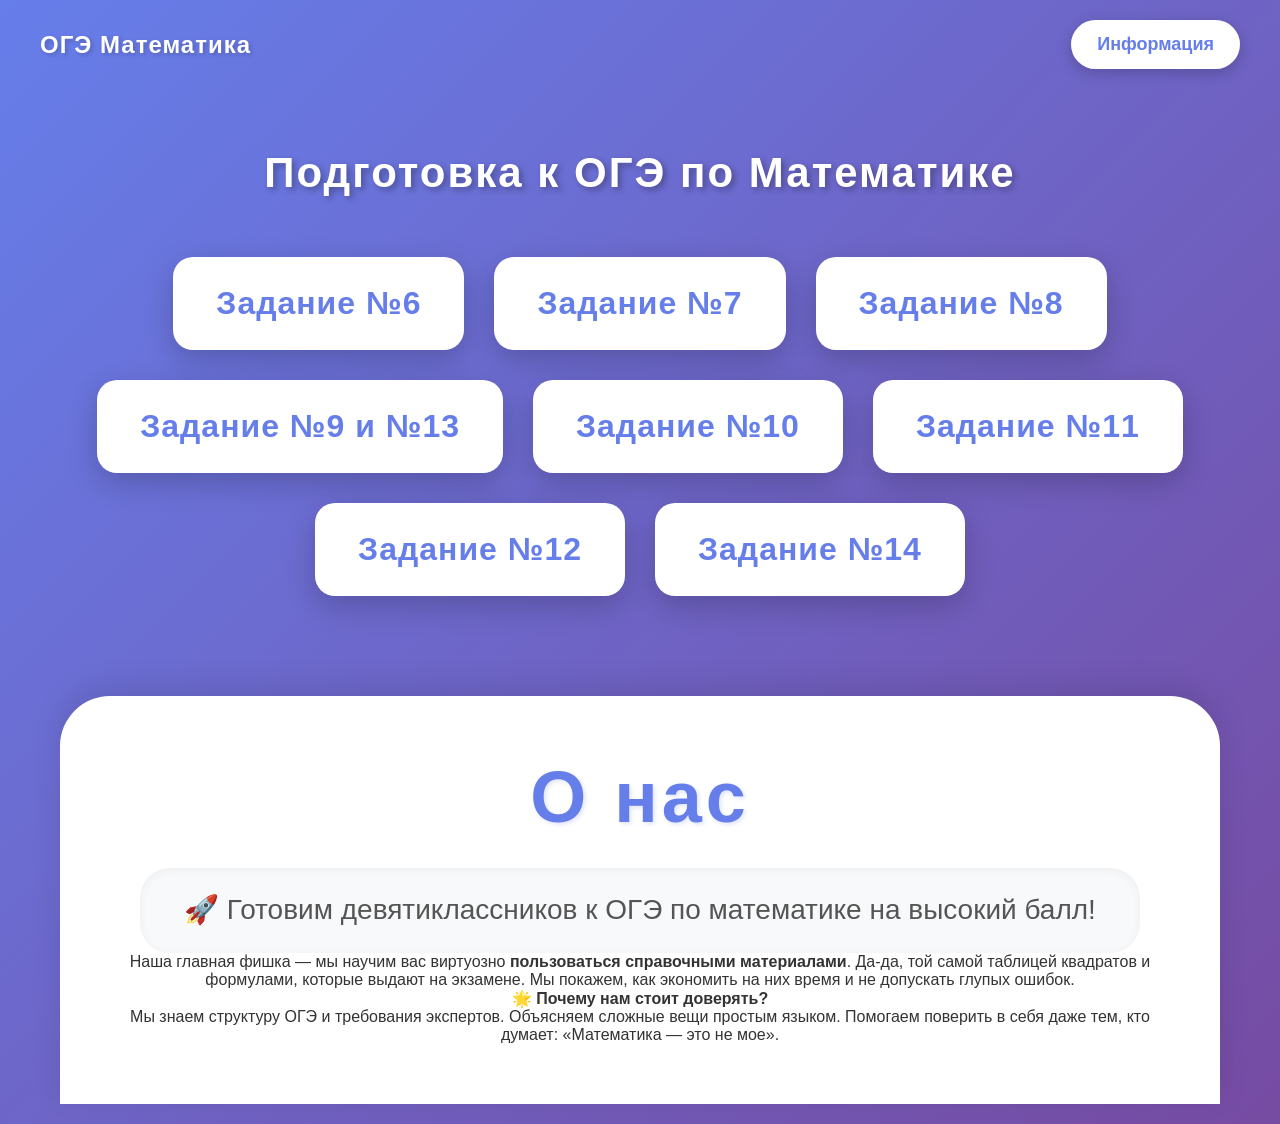
==== index.html @ 95fe78a2 "Add files via upload" ====
<!DOCTYPE html>
<html lang="ru">
<head>
    <meta charset="UTF-8">
    <meta name="viewport" content="width=device-width, initial-scale=1.0">
    <title>ОГЭ Алгебра | Главная</title>
    <!-- Подключаем внешний CSS файл -->
    <link rel="stylesheet" href="style.css">
    <style>
        /* Дополнительные стили для главной страницы */
        .buttons-container {
            display: flex;
            justify-content: center;
            gap: 30px;
            margin: 40px 0 80px 0;
            flex-wrap: wrap;
        }
        
        .task-button {
            padding: 25px 40px;
            font-size: 32px;
            font-weight: 600;
            border: none;
            border-radius: 20px;
            background: white;
            color: #667eea;
            cursor: pointer;
            transition: all 0.3s ease;
            box-shadow: 0 10px 30px rgba(0,0,0,0.2);
            border: 3px solid transparent;
            min-width: 250px;
            letter-spacing: 1px;
            text-decoration: none;
            display: inline-block;
            text-align: center;
        }
        
        .task-button:hover {
            transform: translateY(-10px);
            box-shadow: 0 20px 40px rgba(0,0,0,0.3);
            border-color: #ffd700;
            background: #f8f9fa;
        }
        
        .task-button:active {
            transform: translateY(-5px);
        }
        
        /* Кнопка информация */
        .info-button {
            background: white;
            color: #667eea;
            border: none;
            padding: 12px 24px;
            font-size: 18px;
            font-weight: 600;
            border-radius: 50px;
            cursor: pointer;
            transition: all 0.3s ease;
            box-shadow: 0 4px 15px rgba(0,0,0,0.2);
            border: 2px solid transparent;
            text-decoration: none;
            display: inline-block;
        }
        
        .info-button:hover {
            transform: translateY(-3px);
            box-shadow: 0 8px 25px rgba(0,0,0,0.3);
            border-color: #ffd700;
            background: #f8f9fa;
        }
        
        /* Адаптация для мобильных */
        @media (max-width: 768px) {
            .task-button {
                padding: 20px 30px;
                font-size: 28px;
                min-width: 200px;
            }
            
            .info-button {
                padding: 8px 16px;
                font-size: 14px;
            }
        }
        
        @media (max-width: 480px) {
            .task-button {
                padding: 15px 25px;
                font-size: 24px;
                min-width: 180px;
            }
        }
    </style>
</head>
<body>
    <!-- === ШАПКА С НАЗВАНИЕМ СЛЕВА И КНОПКОЙ ИНФОРМАЦИЯ СПРАВА === -->
    <header class="header">
        <div class="site-title">ОГЭ Математика</div>
        <a href="info.html" class="info-button">Информация</a>
    </header>

    <!-- === ОСНОВНОЙ КОНТЕНТ === -->
    <main class="main-content">
        <!-- Заголовок по середине -->
        <h1 class="main-title">Подготовка к ОГЭ по Математике</h1>

        <!-- Контейнер с кнопками (все задания) -->
        <div class="buttons-container">
            <a href="task6.html" class="task-button">
                Задание №6
            </a>
            <a href="task7.html" class="task-button">
                Задание №7
            </a>
            <a href="task8.html" class="task-button">
                Задание №8
            </a>
            <a href="task9-13.html" class="task-button">
                Задание №9 и №13
            </a>
            <a href="task10.html" class="task-button">
                Задание №10
            </a>
            <a href="task11.html" class="task-button">
                Задание №11
            </a>
            <a href="task12.html" class="task-button">
                Задание №12
            </a>
            <a href="task14.html" class="task-button">
                Задание №14
            </a>
        </div>

        <!-- Секция "О нас" (появляется при прокрутке вниз) -->
        <section class="about-section">
            <h2 class="about-title">О нас</h2>
            <p class="about-text">
     🚀 Готовим девятиклассников к ОГЭ по математике на высокий балл!</h3>
  
  <p>Наша главная фишка — мы научим вас виртуозно <strong>пользоваться справочными материалами</strong>. Да-да, той самой таблицей квадратов и формулами, которые выдают на экзамене. Мы покажем, как экономить на них время и не допускать глупых ошибок.</p>
  
 <h4>🌟 Почему нам стоит доверять?</h4>
  <ul>
     Мы знаем структуру ОГЭ и требования экспертов.
     Объясняем сложные вещи простым языком.
     Помогаем поверить в себя даже тем, кто думает: «Математика — это не мое».
            </p>
        </section>
    </main>
</body>
</html>
---- style.css ----
/* === ОСНОВНЫЕ СТИЛИ === */
* {
    margin: 0;
    padding: 0;
    box-sizing: border-box;
}

body {
    font-family: 'Segoe UI', Tahoma, Geneva, Verdana, sans-serif;
    background: linear-gradient(135deg, #667eea 0%, #764ba2 100%);
    min-height: 100vh;
    color: #333;
}

/* === ШАПКА САЙТА === */
.header {
    padding: 20px 40px;
}

.site-title {
    font-size: 24px;
    font-weight: 600;
    color: white;
    text-shadow: 2px 2px 4px rgba(0,0,0,0.2);
    letter-spacing: 1px;
}

/* === ОСНОВНОЙ КОНТЕНТ === */
.main-content {
    max-width: 1200px;
    margin: 0 auto;
    padding: 20px;
}

/* === ЗАГОЛОВОК ПО ЦЕНТРУ === */
.main-title {
    text-align: center;
    color: white;
    font-size: 42px;
    margin: 40px 0 60px 0;
    text-shadow: 3px 3px 6px rgba(0,0,0,0.3);
    font-weight: 700;
    letter-spacing: 2px;
}

/* === КОНТЕЙНЕР ДЛЯ КНОПОК === */
.buttons-container {
    display: flex;
    justify-content: center;
    gap: 50px;
    margin: 40px 0 80px 0;
    flex-wrap: wrap;
}

/* === СТИЛИ КНОПОК === */
.task-button {
    padding: 30px 60px;
    font-size: 36px;
    font-weight: 600;
    border: none;
    border-radius: 20px;
    background: white;
    color: #667eea;
    cursor: pointer;
    transition: all 0.3s ease;
    box-shadow: 0 10px 30px rgba(0,0,0,0.2);
    border: 3px solid transparent;
    min-width: 300px;
    letter-spacing: 1px;
    text-decoration: none;
    display: inline-block;
    text-align: center;
}

.task-button:hover {
    transform: translateY(-10px);
    box-shadow: 0 20px 40px rgba(0,0,0,0.3);
    border-color: #ffd700;
    background: #f8f9fa;
}

.task-button:active {
    transform: translateY(-5px);
}

/* === СЕКЦИЯ "О НАС" === */
.about-section {
    background: white;
    border-radius: 50px 50px 0 0;
    padding: 60px 40px;
    margin-top: 100px;
    text-align: center;
    box-shadow: 0 -10px 30px rgba(0,0,0,0.1);
}

.about-title {
    font-size: 72px;
    font-weight: 800;
    color: #667eea;
    margin-bottom: 30px;
    text-shadow: 2px 2px 4px rgba(102, 126, 234, 0.2);
    letter-spacing: 4px;
}

.about-text {
    font-size: 28px;
    line-height: 1.6;
    color: #555;
    max-width: 1000px;
    margin: 0 auto;
    font-weight: 400;
    padding: 20px;
    background: #f8f9fa;
    border-radius: 30px;
    box-shadow: inset 0 2px 10px rgba(0,0,0,0.05);
}

/* === АДАПТИВНОСТЬ ДЛЯ МОБИЛЬНЫХ УСТРОЙСТВ === */
@media (max-width: 768px) {
    .header {
        padding: 15px 20px;
    }

    .site-title {
        font-size: 20px;
    }

    .main-title {
        font-size: 28px;
        margin: 20px 0 30px 0;
    }

    .task-button {
        padding: 20px 40px;
        font-size: 28px;
        min-width: 250px;
    }

    .about-title {
        font-size: 48px;
    }

    .about-text {
        font-size: 20px;
        padding: 15px;
    }
}

@media (max-width: 480px) {
    .main-title {
        font-size: 24px;
    }

    .task-button {
        padding: 15px 30px;
        font-size: 24px;
        min-width: 200px;
    }

    .about-title {
        font-size: 36px;
    }

    .about-text {
        font-size: 18px;
    }
}
    /* Дополнительные стили только для этой страницы */
        .back-button {
            margin-top: 40px;
            padding: 15px 40px;
            font-size: 24px;
            background: white;
            color: #667eea;
            border: none;
            border-radius: 50px;
            cursor: pointer;
            transition: all 0.3s ease;
            box-shadow: 0 5px 20px rgba(0,0,0,0.2);
            text-decoration: none;
            display: inline-block;
            border: 2px solid transparent;
        }
        
        .back-button:hover {
            transform: translateY(-5px);
            border-color: #ffd700;
        }
        
        .task-content {
            background: white;
            border-radius: 30px;
            padding: 40px;
            margin: 40px 0;
            box-shadow: 0 10px 30px rgba(0,0,0,0.2);
        }
        
        .task-number {
            font-size: 48px;
            color: #667eea;
            margin-bottom: 20px;
            font-weight: 700;
        }
        
        .task-description {
            font-size: 24px;
            line-height: 1.6;
            color: #555;
            margin-bottom: 30px;
        }
        
        .placeholder-text {
            font-size: 20px;
            color: #888;
            font-style: italic;
            padding: 60px;
            background: #f8f9fa;
            border-radius: 20px;
            text-align: center;
            border: 2px dashed #667eea;
        }
        /* === ОСНОВНЫЕ СТИЛИ === */
* {
    margin: 0;
    padding: 0;
    box-sizing: border-box;
}

body {
    font-family: 'Segoe UI', Tahoma, Geneva, Verdana, sans-serif;
    background: linear-gradient(135deg, #667eea 0%, #764ba2 100%);
    min-height: 100vh;
    color: #333;
}

/* === ШАПКА САЙТА === */
.header {
    padding: 20px 40px;
    display: flex;
    justify-content: space-between;
    align-items: center;
}

.site-title {
    font-size: 24px;
    font-weight: 600;
    color: white;
    text-shadow: 2px 2px 4px rgba(0,0,0,0.2);
    letter-spacing: 1px;
}

/* === КНОПКА СПРАВОЧНЫХ МАТЕРИАЛОВ === */
.ref-button {
    background: white;
    color: #667eea;
    border: none;
    padding: 12px 24px;
    font-size: 18px;
    font-weight: 600;
    border-radius: 50px;
    cursor: pointer;
    transition: all 0.3s ease;
    box-shadow: 0 4px 15px rgba(0,0,0,0.2);
    border: 2px solid transparent;
}

.ref-button:hover {
    transform: translateY(-3px);
    box-shadow: 0 8px 25px rgba(0,0,0,0.3);
    border-color: #ffd700;
}

/* === ОСНОВНОЙ КОНТЕНТ === */
.main-content {
    max-width: 1200px;
    margin: 0 auto;
    padding: 20px;
}

/* === ЗАГОЛОВОК ПО ЦЕНТРУ === */
.main-title {
    text-align: center;
    color: white;
    font-size: 42px;
    margin: 40px 0 60px 0;
    text-shadow: 3px 3px 6px rgba(0,0,0,0.3);
    font-weight: 700;
    letter-spacing: 2px;
}

/* === КОНТЕЙНЕР ДЛЯ КНОПОК === */
.buttons-container {
    display: flex;
    justify-content: center;
    gap: 50px;
    margin: 40px 0 80px 0;
    flex-wrap: wrap;
}

/* === СТИЛИ КНОПОК === */
.task-button {
    padding: 30px 60px;
    font-size: 36px;
    font-weight: 600;
    border: none;
    border-radius: 20px;
    background: white;
    color: #667eea;
    cursor: pointer;
    transition: all 0.3s ease;
    box-shadow: 0 10px 30px rgba(0,0,0,0.2);
    border: 3px solid transparent;
    min-width: 300px;
    letter-spacing: 1px;
    text-decoration: none;
    display: inline-block;
    text-align: center;
}

.task-button:hover {
    transform: translateY(-10px);
    box-shadow: 0 20px 40px rgba(0,0,0,0.3);
    border-color: #ffd700;
    background: #f8f9fa;
}

.task-button:active {
    transform: translateY(-5px);
}

/* === СЕКЦИЯ "О НАС" === */
.about-section {
    background: white;
    border-radius: 50px 50px 0 0;
    padding: 60px 40px;
    margin-top: 100px;
    text-align: center;
    box-shadow: 0 -10px 30px rgba(0,0,0,0.1);
}

.about-title {
    font-size: 72px;
    font-weight: 800;
    color: #667eea;
    margin-bottom: 30px;
    text-shadow: 2px 2px 4px rgba(102, 126, 234, 0.2);
    letter-spacing: 4px;
}

.about-text {
    font-size: 28px;
    line-height: 1.6;
    color: #555;
    max-width: 1000px;
    margin: 0 auto;
    font-weight: 400;
    padding: 20px;
    background: #f8f9fa;
    border-radius: 30px;
    box-shadow: inset 0 2px 10px rgba(0,0,0,0.05);
}

/* === МОДАЛЬНОЕ ОКНО ДЛЯ СПРАВОЧНЫХ МАТЕРИАЛОВ === */
.modal {
    display: none;
    position: fixed;
    top: 0;
    left: 0;
    width: 100%;
    height: 100%;
    background-color: rgba(0, 0, 0, 0.7);
    z-index: 1000;
    overflow-y: auto;
}

.modal-content {
    background: white;
    margin: 50px auto;
    padding: 30px;
    max-width: 1000px;
    border-radius: 40px;
    box-shadow: 0 20px 60px rgba(0,0,0,0.3);
    position: relative;
    animation: slideDown 0.3s ease;
}

@keyframes slideDown {
    from {
        transform: translateY(-50px);
        opacity: 0;
    }
    to {
        transform: translateY(0);
        opacity: 1;
    }
}

.close-button {
    position: absolute;
    top: 20px;
    right: 25px;
    font-size: 35px;
    font-weight: bold;
    color: #667eea;
    cursor: pointer;
    transition: color 0.2s ease;
    width: 40px;
    height: 40px;
    display: flex;
    align-items: center;
    justify-content: center;
    border-radius: 50%;
    background: #f0f0f0;
}

.close-button:hover {
    color: #764ba2;
    background: #e0e0e0;
}

.ref-title {
    font-size: 36px;
    color: #667eea;
    margin-bottom: 30px;
    text-align: center;
    font-weight: 700;
}

.ref-section {
    margin-bottom: 30px;
    padding: 20px;
    background: #f8f9fa;
    border-radius: 20px;
}

.ref-section h3 {
    font-size: 24px;
    color: #764ba2;
    margin-bottom: 15px;
}

.ref-section p {
    font-size: 18px;
    line-height: 1.6;
    color: #555;
    margin-bottom: 10px;
}

.ref-formula {
    font-size: 22px;
    font-weight: 600;
    color: #667eea;
    text-align: center;
    padding: 15px;
    background: white;
    border-radius: 15px;
    margin: 15px 0;
    box-shadow: 0 2px 10px rgba(0,0,0,0.05);
}

.square-table {
    width: 100%;
    border-collapse: collapse;
    margin: 20px 0;
    font-size: 16px;
}

.square-table th, .square-table td {
    border: 2px solid #667eea;
    padding: 10px;
    text-align: center;
}

.square-table th {
    background: #667eea;
    color: white;
    font-weight: 600;
}

.square-table td {
    background: white;
}

/* === АДАПТИВНОСТЬ === */
@media (max-width: 768px) {
    .header {
        padding: 15px 20px;
    }

    .site-title {
        font-size: 20px;
    }
    
    .ref-button {
        padding: 8px 16px;
        font-size: 14px;
    }

    .main-title {
        font-size: 28px;
        margin: 20px 0 30px 0;
    }

    .task-button {
        padding: 20px 40px;
        font-size: 28px;
        min-width: 250px;
    }

    .about-title {
        font-size: 48px;
    }

    .about-text {
        font-size: 20px;
        padding: 15px;
    }
    
    .modal-content {
        margin: 20px;
        padding: 20px;
    }
    
    .ref-title {
        font-size: 28px;
    }
}

@media (max-width: 480px) {
    .main-title {
        font-size: 24px;
    }

    .task-button {
        padding: 15px 30px;
        font-size: 24px;
        min-width: 200px;
    }

    .about-title {
        font-size: 36px;
    }

    .about-text {
        font-size: 18px;
    }
}
/* === КНОПКА СПРАВОЧНЫХ МАТЕРИАЛОВ === */
.ref-button {
    background: white;
    color: #667eea;
    border: none;
    padding: 12px 24px;
    font-size: 18px;
    font-weight: 600;
    border-radius: 50px;
    cursor: pointer;
    transition: all 0.3s ease;
    box-shadow: 0 4px 15px rgba(0,0,0,0.2);
    border: 2px solid transparent;
}
 /* Дополнительные стили для страницы задания */
        .instruction-section {
            background: white;
            border-radius: 30px;
            padding: 40px;
            margin: 40px 0;
            box-shadow: 0 10px 30px rgba(0,0,0,0.2);
        }
        
        .instruction-title {
            font-size: 36px;
            color: #667eea;
            margin-bottom: 30px;
            font-weight: 700;
            border-bottom: 3px solid #ffd700;
            padding-bottom: 15px;
        }
        
        .instruction-block {
            background: #f8f9fa;
            border-radius: 20px;
            padding: 30px;
            margin-bottom: 30px;
            border-left: 5px solid #667eea;
        }
        
        .instruction-block h3 {
            font-size: 28px;
            color: #764ba2;
            margin-bottom: 20px;
        }
        
        .instruction-text {
            font-size: 20px;
            line-height: 1.8;
            color: #555;
            margin-bottom: 20px;
        }
        
        .example-box {
            background: white;
            border-radius: 15px;
            padding: 25px;
            margin: 20px 0;
            box-shadow: 0 5px 15px rgba(0,0,0,0.1);
            border: 2px dashed #667eea;
        }
        
        .example-box p {
            font-size: 22px;
            color: #333;
            margin-bottom: 15px;
            font-weight: 500;
        }
        
        .example-box .formula {
            font-size: 24px;
            color: #667eea;
            font-weight: 600;
            text-align: center;
            padding: 15px;
            background: #f0f4ff;
            border-radius: 10px;
        }
        
        .important-note {
            background: #fff3cd;
            border-left: 5px solid #ffc107;
            padding: 20px;
            border-radius: 10px;
            margin: 20px 0;
        }
        
        .important-note p {
            font-size: 20px;
            color: #856404;
        }
        
        /* Стили для координатной прямой и отрезков */
        .number-line-container {
            background: white;
            border-radius: 15px;
            padding: 30px;
            margin: 25px 0;
            box-shadow: 0 4px 15px rgba(0,0,0,0.1);
        }
        
        .number-line-title {
            font-size: 22px;
            color: #667eea;
            margin-bottom: 20px;
            font-weight: 600;
        }
        
        .number-line {
            position: relative;
            height: 80px;
            margin: 40px 0 60px 0;
            background: linear-gradient(to right, #f0f0f0 0%, #e0e0e0 100%);
            border-radius: 40px;
            padding: 0 20px;
        }
        
        .line-axis {
            position: relative;
            width: 100%;
            height: 4px;
            background: #333;
            top: 38px;
        }
        
        .line-arrow-right {
            position: absolute;
            right: -10px;
            top: 30px;
            width: 0;
            height: 0;
            border-left: 15px solid #333;
            border-top: 8px solid transparent;
            border-bottom: 8px solid transparent;
        }
        
        .tick-mark {
            position: absolute;
            width: 2px;
            height: 20px;
            background: #333;
            top: 30px;
        }
        
        .tick-number {
            position: absolute;
            top: 55px;
            transform: translateX(-50%);
            font-size: 18px;
            font-weight: 600;
            color: #333;
        }
        
        .unit-segment {
            position: absolute;
            height: 4px;
            background: #ffd700;
            top: 36px;
            border-radius: 2px;
        }
        
        .segment-label {
            position: absolute;
            top: -25px;
            transform: translateX(-50%);
            font-size: 16px;
            color: #667eea;
            font-weight: 600;
            white-space: nowrap;
        }
        
        .point-marker {
            position: absolute;
            width: 16px;
            height: 16px;
            background: #ff4444;
            border-radius: 50%;
            top: 30px;
            transform: translateX(-50%);
            border: 3px solid white;
            box-shadow: 0 2px 10px rgba(255,0,0,0.3);
            z-index: 10;
        }
        
        .point-label {
            position: absolute;
            top: -30px;
            transform: translateX(-50%);
            font-size: 18px;
            font-weight: 700;
            color: #ff4444;
            text-shadow: 1px 1px 2px white;
        }
        
        .point-value {
            position: absolute;
            bottom: -30px;
            transform: translateX(-50%);
            font-size: 16px;
            color: #555;
            white-space: nowrap;
        }
        
        .variable-point {
            position: absolute;
            width: 20px;
            height: 20px;
            background: #ffd700;
            border-radius: 50%;
            top: 28px;
            transform: translateX(-50%);
            border: 3px solid #667eea;
            box-shadow: 0 2px 10px rgba(102,126,234,0.5);
            z-index: 10;
            animation: pulse 1.5s infinite;
        }
        
        @keyframes pulse {
            0% { transform: translateX(-50%) scale(1); }
            50% { transform: translateX(-50%) scale(1.2); }
            100% { transform: translateX(-50%) scale(1); }
        }
        
        .variable-label {
            position: absolute;
            top: -40px;
            transform: translateX(-50%);
            font-size: 24px;
            font-weight: 700;
            color: #667eea;
            text-shadow: 1px 1px 2px white;
        }
        
        .back-button {
            margin-top: 40px;
            padding: 15px 40px;
            font-size: 24px;
            background: white;
            color: #667eea;
            border: none;
            border-radius: 50px;
            cursor: pointer;
            transition: all 0.3s ease;
            box-shadow: 0 5px 20px rgba(0,0,0,0.2);
            text-decoration: none;
            display: inline-block;
            border: 2px solid transparent;
        }
        
        .back-button:hover {
            transform: translateY(-5px);
            border-color: #ffd700;
        }
       
       
        /* task6 /*


                /* Дополнительные стили для страницы задания */
        .instruction-section {
            background: white;
            border-radius: 30px;
            padding: 40px;
            margin: 40px 0;
            box-shadow: 0 10px 30px rgba(0,0,0,0.2);
        }
        
        .instruction-title {
            font-size: 36px;
            color: #667eea;
            margin-bottom: 30px;
            font-weight: 700;
            border-bottom: 3px solid #ffd700;
            padding-bottom: 15px;
        }
        
        .instruction-block {
            background: #f8f9fa;
            border-radius: 20px;
            padding: 30px;
            margin-bottom: 30px;
            border-left: 5px solid #667eea;
        }
        
        .instruction-block h3 {
            font-size: 28px;
            color: #764ba2;
            margin-bottom: 20px;
        }
        
        .instruction-text {
            font-size: 20px;
            line-height: 1.8;
            color: #555;
            margin-bottom: 20px;
        }
        
        .example-box {
            background: white;
            border-radius: 15px;
            padding: 25px;
            margin: 20px 0;
            box-shadow: 0 5px 15px rgba(0,0,0,0.1);
            border: 2px dashed #667eea;
        }
        
        .example-box p {
            font-size: 22px;
            color: #333;
            margin-bottom: 15px;
            font-weight: 500;
        }
        
        .example-box .formula {
            font-size: 24px;
            color: #667eea;
            font-weight: 600;
            text-align: center;
            padding: 15px;
            background: #f0f4ff;
            border-radius: 10px;
            font-family: 'Courier New', monospace;
        }
        
        .important-note {
            background: #fff3cd;
            border-left: 5px solid #ffc107;
            padding: 20px;
            border-radius: 10px;
            margin: 20px 0;
        }
        
        .important-note p {
            font-size: 20px;
            color: #856404;
        }
        
        /* Стили для математических рисунков из PDF */
        .math-drawing {
            background: white;
            border-radius: 20px;
            padding: 30px;
            margin: 30px 0;
            box-shadow: 0 4px 15px rgba(0,0,0,0.1);
            border: 1px solid #e0e0e0;
        }
        
        .drawing-title {
            font-size: 22px;
            color: #667eea;
            margin-bottom: 20px;
            font-weight: 600;
            text-align: center;
        }
        
        /* Стиль для дроби как в PDF */
        .pdf-fraction {
            display: inline-flex;
            flex-direction: column;
            align-items: center;
            margin: 0 10px;
            position: relative;
        }
        
        .pdf-fraction .top {
            font-size: 36px;
            font-weight: 600;
            color: #333;
            padding: 0 10px;
            position: relative;
            margin-bottom: 5px;
        }
        
        .pdf-fraction .bottom {
            font-size: 36px;
            font-weight: 600;
            color: #333;
            padding: 0 10px;
            border-top: 3px solid #333;
            padding-top: 5px;
        }
        
        /* Специальный стиль для числителя и знаменателя по сторонам как в PDF */
        .pdf-terminology {
            display: flex;
            justify-content: center;
            align-items: center;
            gap: 60px;
            margin: 40px 0;
            position: relative;
        }
        
        .pdf-terminology-left, .pdf-terminology-right {
            display: flex;
            flex-direction: column;
            align-items: center;
            position: relative;
        }
        
        .pdf-terminology-left .term-label, .pdf-terminology-right .term-label {
            font-size: 28px;
            font-weight: 700;
            color: #667eea;
            margin-bottom: 15px;
            text-transform: uppercase;
        }
        
        .pdf-terminology-left .term-box, .pdf-terminology-right .term-box {
            font-size: 48px;
            font-weight: 700;
            color: #333;
            background: #f0f4ff;
            padding: 20px 40px;
            border-radius: 20px;
            border: 3px solid #667eea;
            box-shadow: 0 10px 20px rgba(102,126,234,0.2);
        }
        
        .pdf-fraction-center {
            display: flex;
            flex-direction: column;
            align-items: center;
            justify-content: center;
        }
        
        .pdf-fraction-line {
            width: 120px;
            height: 6px;
            background: #333;
            margin: 15px 0;
            border-radius: 3px;
        }
        
        .pdf-fraction-center .top-number, .pdf-fraction-center .bottom-number {
            font-size: 48px;
            font-weight: 700;
            color: #333;
        }
        
        /* Линии соединения как в PDF */
        .connection-line-left {
            position: absolute;
            top: 30px;
            right: -80px;
            width: 80px;
            height: 3px;
            background: #ffd700;
            transform: rotate(15deg);
        }
        
        .connection-line-right {
            position: absolute;
            top: 30px;
            left: -80px;
            width: 80px;
            height: 3px;
            background: #ffd700;
            transform: rotate(-15deg);
        }
        
        .arrow-left, .arrow-right {
            position: absolute;
            top: 20px;
            font-size: 40px;
            color: #ffd700;
        }
        
        .arrow-left {
            right: -100px;
        }
        
        .arrow-right {
            left: -100px;
        }
        
        /* Рисунок с зачеркиваниями как в PDF */
        .pdf-canceling {
            display: flex;
            align-items: center;
            justify-content: center;
            gap: 30px;
            margin: 40px 0;
            flex-wrap: wrap;
        }
        
        .pdf-cancel-item {
            position: relative;
            display: flex;
            flex-direction: column;
            align-items: center;
            background: #f8f9fa;
            padding: 20px;
            border-radius: 15px;
            min-width: 150px;
        }
        
        .pdf-cancel-item .number {
            font-size: 40px;
            font-weight: 700;
            color: #333;
            padding: 15px;
        }
        
        .pdf-cancel-line {
            position: absolute;
            top: 50%;
            left: 10%;
            width: 80%;
            height: 4px;
            background: #ff4444;
            transform: rotate(-10deg);
        }
        
        .pdf-cancel-number {
            position: absolute;
            top: -15px;
            right: 10px;
            font-size: 24px;
            font-weight: 700;
            color: #ff4444;
            background: white;
            padding: 5px 10px;
            border-radius: 50px;
            border: 2px solid #ff4444;
        }
        
        /* Рисунок сложения дробей как в PDF */
        .pdf-addition {
            display: flex;
            align-items: center;
            justify-content: center;
            gap: 30px;
            margin: 40px 0;
            flex-wrap: wrap;
        }
        
        .pdf-addition-step {
            background: #f0f4ff;
            padding: 25px;
            border-radius: 20px;
            border: 2px solid #667eea;
        }
        
        .pdf-addition-step .step-number {
            font-size: 24px;
            color: #667eea;
            font-weight: 600;
            margin-bottom: 15px;
        }
        
        /* Рисунок трехэтажной дроби */
        .pdf-three-floor {
            display: flex;
            align-items: center;
            justify-content: center;
            gap: 30px;
            margin: 40px 0;
            flex-wrap: wrap;
        }
        
        .pdf-three-floor-fraction {
            display: flex;
            flex-direction: column;
            align-items: center;
            background: #f8f9fa;
            padding: 15px;
            border-radius: 15px;
        }
        
        .pdf-three-floor .floor1 {
            font-size: 32px;
            font-weight: 600;
            color: #667eea;
            padding: 10px 25px;
            background: white;
            border-radius: 10px;
            margin: 5px 0;
            border: 2px solid #667eea;
        }
        
        .pdf-three-floor .floor2 {
            font-size: 32px;
            font-weight: 600;
            color: #764ba2;
            padding: 10px 25px;
            background: white;
            border-radius: 10px;
            margin: 5px 0;
            border: 2px solid #764ba2;
        }
        
        .pdf-three-floor .line {
            width: 150px;
            height: 4px;
            background: #333;
            margin: 5px 0;
        }
        
        /* Рисунок смешанных чисел */
        .pdf-mixed {
            display: flex;
            align-items: center;
            justify-content: center;
            gap: 40px;
            margin: 40px 0;
            flex-wrap: wrap;
        }
        
        .pdf-mixed-number {
            display: flex;
            align-items: center;
            gap: 10px;
            background: #e8f4ff;
            padding: 20px 40px;
            border-radius: 50px;
            border: 3px solid #667eea;
        }
        
        .pdf-mixed-number .whole {
            font-size: 64px;
            font-weight: 700;
            color: #667eea;
        }
        
        .pdf-mixed-number .fraction-small {
            display: flex;
            flex-direction: column;
            align-items: center;
            margin-left: 10px;
        }
        
        .pdf-mixed-number .fraction-small .top {
            font-size: 36px;
            font-weight: 600;
            color: #333;
        }
        
        .pdf-mixed-number .fraction-small .line {
            width: 40px;
            height: 3px;
            background: #333;
            margin: 5px 0;
        }
        
        .pdf-mixed-number .fraction-small .bottom {
            font-size: 36px;
            font-weight: 600;
            color: #333;
        }
        
        /* Рисунок десятичных дробей */
        .pdf-decimal {
            display: flex;
            justify-content: center;
            gap: 40px;
            margin: 40px 0;
            flex-wrap: wrap;
            font-family: 'Courier New', monospace;
        }
        
        .pdf-decimal-column {
            background: #f5f5f5;
            padding: 25px;
            border-radius: 15px;
            font-size: 28px;
            line-height: 2;
        }
        
        .pdf-decimal .comma {
            color: #ff4444;
            font-weight: 700;
            font-size: 32px;
        }
        
        .pdf-decimal-line {
            border-top: 3px solid #667eea;
            margin: 10px 0;
            padding-top: 10px;
        }
        
        .back-button {
            margin-top: 40px;
            padding: 15px 40px;
            font-size: 24px;
            background: white;
            color: #667eea;
            border: none;
            border-radius: 50px;
            cursor: pointer;
            transition: all 0.3s ease;
            box-shadow: 0 5px 20px rgba(0,0,0,0.2);
            text-decoration: none;
            display: inline-block;
            border: 2px solid transparent;
        }
        
        .back-button:hover {
            transform: translateY(-5px);
            border-color: #ffd700;
        }
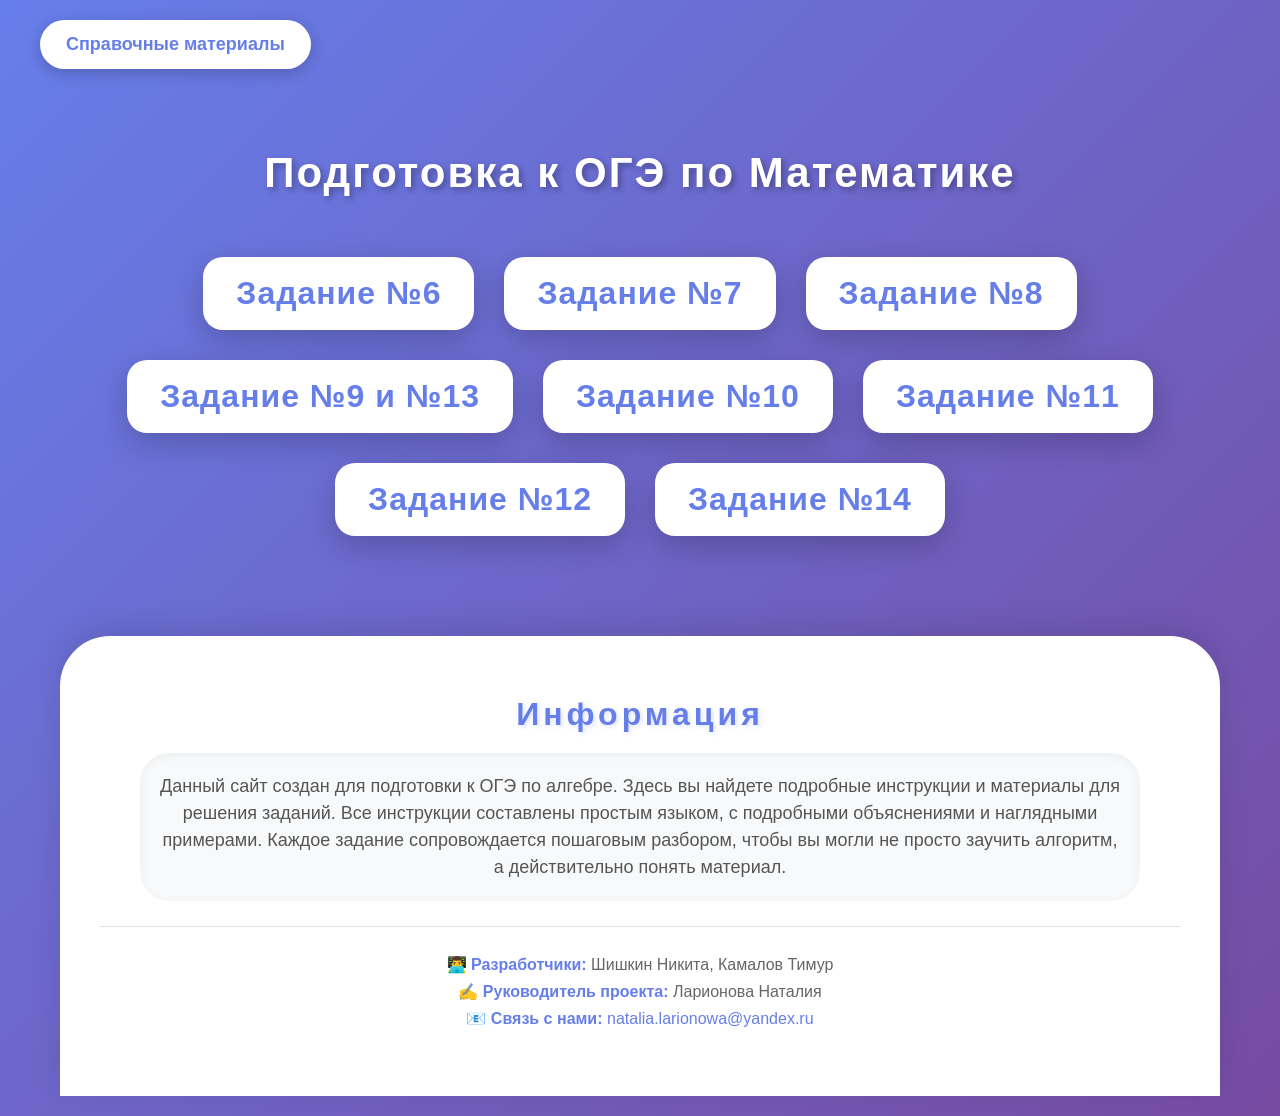
==== commit 85d30e9e: "Update index.html" ====
--- a/index.html
+++ b/index.html
@@ -17,7 +17,7 @@
         }
         
         .task-button {
-            padding: 25px 40px;
+            padding: 15px 30px;
             font-size: 32px;
             font-weight: 600;
             border: none;
@@ -46,8 +46,8 @@
             transform: translateY(-5px);
         }
         
-        /* Кнопка информация */
-        .info-button {
+        /* Кнопка справочных материалов */
+        .ref-button {
             background: white;
             color: #667eea;
             border: none;
@@ -63,11 +63,39 @@
             display: inline-block;
         }
         
-        .info-button:hover {
+        .ref-button:hover {
             transform: translateY(-3px);
             box-shadow: 0 8px 25px rgba(0,0,0,0.3);
             border-color: #ffd700;
             background: #f8f9fa;
+        }
+        
+        /* Уменьшенный размер текста "О нас" */
+        .about-title {
+            font-size: 32px !important;
+            margin-bottom: 20px !important;
+        }
+        
+        .about-text {
+            font-size: 18px !important;
+            line-height: 1.5 !important;
+        }
+        
+        /* Стили для информации о разработчиках */
+        .developers-info {
+            margin-top: 25px;
+            padding-top: 20px;
+            border-top: 1px solid #e0e0e0;
+            font-size: 16px;
+            color: #666;
+        }
+        
+        .developers-info p {
+            margin: 8px 0;
+        }
+        
+        .developers-info strong {
+            color: #667eea;
         }
         
         /* Адаптация для мобильных */
@@ -78,8 +106,20 @@
                 min-width: 200px;
             }
             
-            .info-button {
+            .ref-button {
                 padding: 8px 16px;
+                font-size: 14px;
+            }
+            
+            .about-title {
+                font-size: 28px !important;
+            }
+            
+            .about-text {
+                font-size: 16px !important;
+            }
+            
+            .developers-info {
                 font-size: 14px;
             }
         }
@@ -90,14 +130,21 @@
                 font-size: 24px;
                 min-width: 180px;
             }
+            
+            .about-title {
+                font-size: 24px !important;
+            }
+            
+            .about-text {
+                font-size: 14px !important;
+            }
         }
     </style>
 </head>
 <body>
-    <!-- === ШАПКА С НАЗВАНИЕМ СЛЕВА И КНОПКОЙ ИНФОРМАЦИЯ СПРАВА === -->
+    <!-- === ШАПКА С НАЗВАНИЕМ СЛЕВА И КНОПКОЙ СПРАВОЧНЫХ МАТЕРИАЛОВ СПРАВА === -->
     <header class="header">
-        <div class="site-title">ОГЭ Математика</div>
-        <a href="info.html" class="info-button">Информация</a>
+        <button class="ref-button" onclick="openReference()">Справочные материалы</button>
     </header>
 
     <!-- === ОСНОВНОЙ КОНТЕНТ === -->
@@ -135,19 +182,60 @@
 
         <!-- Секция "О нас" (появляется при прокрутке вниз) -->
         <section class="about-section">
-            <h2 class="about-title">О нас</h2>
+            <h2 class="about-title">Информация</h2>
             <p class="about-text">
-     🚀 Готовим девятиклассников к ОГЭ по математике на высокий балл!</h3>
-  
-  <p>Наша главная фишка — мы научим вас виртуозно <strong>пользоваться справочными материалами</strong>. Да-да, той самой таблицей квадратов и формулами, которые выдают на экзамене. Мы покажем, как экономить на них время и не допускать глупых ошибок.</p>
-  
- <h4>🌟 Почему нам стоит доверять?</h4>
-  <ul>
-     Мы знаем структуру ОГЭ и требования экспертов.
-     Объясняем сложные вещи простым языком.
-     Помогаем поверить в себя даже тем, кто думает: «Математика — это не мое».
+                Данный сайт создан для подготовки к ОГЭ по алгебре. Здесь вы найдете подробные инструкции и материалы для решения заданий. 
+                Все инструкции составлены простым языком, с подробными объяснениями и наглядными примерами. 
+                Каждое задание сопровождается пошаговым разбором, чтобы вы могли не просто заучить алгоритм, а действительно понять материал.
             </p>
+            <div class="developers-info">
+                <p><strong>👨‍💻 Разработчики:</strong> Шишкин Никита, Камалов Тимур</p>
+                <p><strong>✍️ Руководитель проекта:</strong> Ларионова Наталия</p>
+                <p><strong>📧 Связь с нами:</strong> <a href="mailto:natalia.larionowa@yandex.ru" style="color: #667eea; text-decoration: none;">natalia.larionowa@yandex.ru</a></p>
+            </div>
         </section>
     </main>
+
+    <!-- === МОДАЛЬНОЕ ОКНО СО СПРАВОЧНЫМИ МАТЕРИАЛАМИ === -->
+    <div id="referenceModal" class="modal">
+        <div class="modal-content">
+            <span class="close-button" onclick="closeReference()">&times;</span>
+            <h2 class="ref-title">СПРАВОЧНЫЕ МАТЕРИАЛЫ ПО МАТЕМАТИКЕ</h2>
+            <img src="images/справочные материалы 7.jpg" alt="Справочные" style="width: 910px; height: auto;">
+
+    <!-- === СКРИПТЫ === -->
+    <script>
+        // Функция для открытия модального окна
+        function openReference() {
+            document.getElementById('referenceModal').style.display = 'block';
+            document.body.style.overflow = 'hidden';
+        }
+        
+        // Функция для закрытия модального окна
+        function closeReference() {
+            document.getElementById('referenceModal').style.display = 'none';
+            document.body.style.overflow = 'auto';
+        }
+        
+        // Закрытие по клику вне модального окна
+        window.onclick = function(event) {
+            var modal = document.getElementById('referenceModal');
+            if (event.target == modal) {
+                modal.style.display = 'none';
+                document.body.style.overflow = 'auto';
+            }
+        }
+        
+        // Закрытие по клавише ESC
+        document.addEventListener('keydown', function(event) {
+            if (event.key === 'Escape') {
+                var modal = document.getElementById('referenceModal');
+                if (modal.style.display === 'block') {
+                    modal.style.display = 'none';
+                    document.body.style.overflow = 'auto';
+                }
+            }
+        });
+    </script>
 </body>
-</html>+</html>
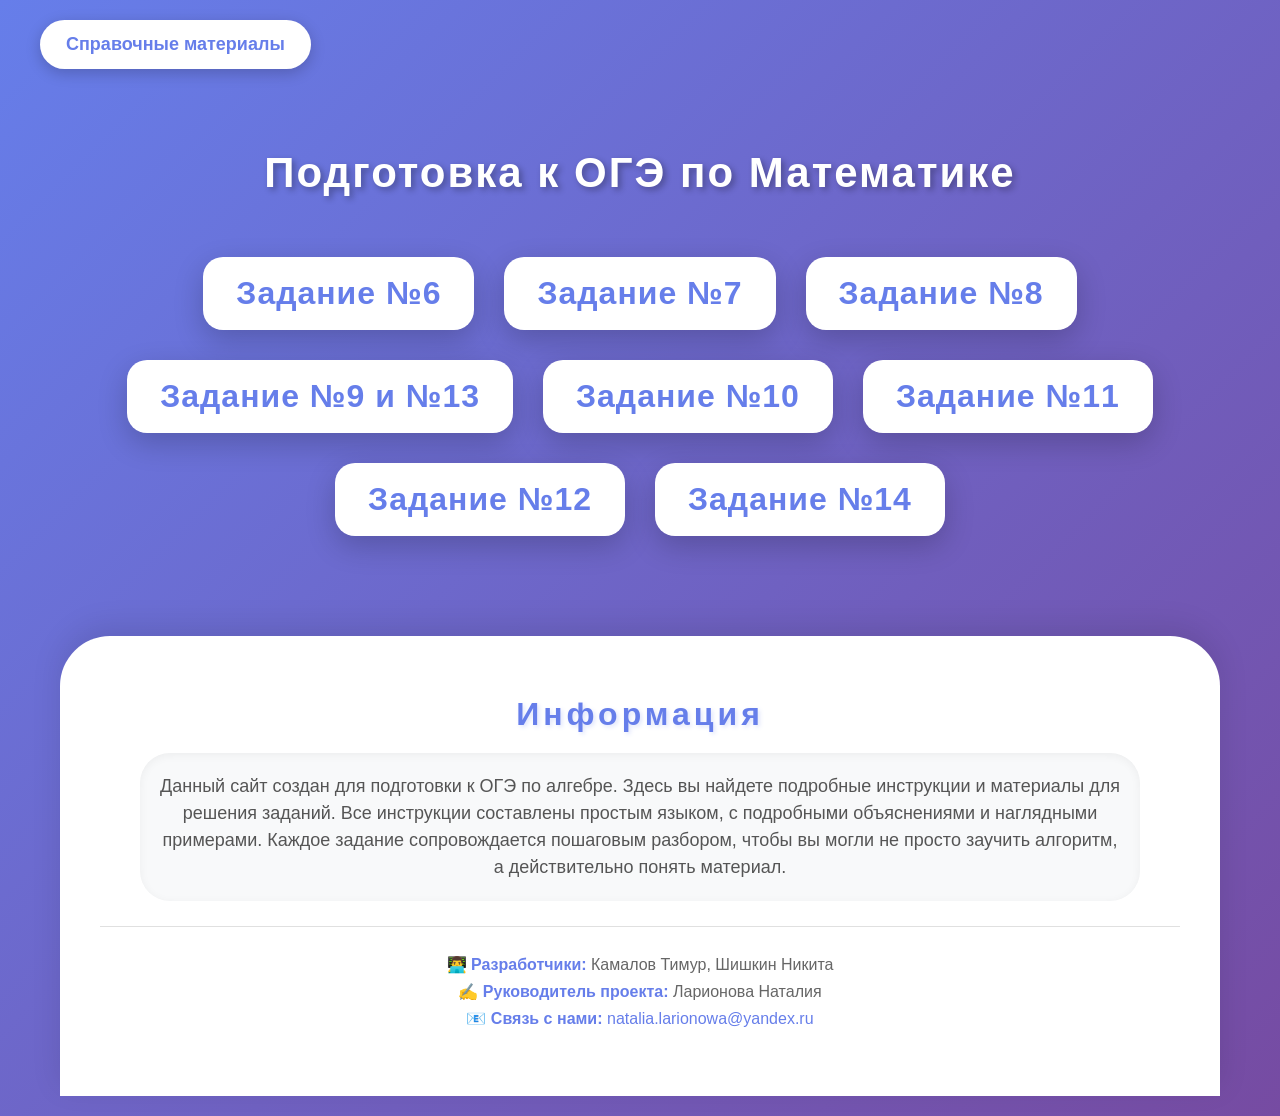
==== commit 9e682cda: "Update index.html" ====
--- a/index.html
+++ b/index.html
@@ -189,7 +189,7 @@
                 Каждое задание сопровождается пошаговым разбором, чтобы вы могли не просто заучить алгоритм, а действительно понять материал.
             </p>
             <div class="developers-info">
-                <p><strong>👨‍💻 Разработчики:</strong> Шишкин Никита, Камалов Тимур</p>
+                <p><strong>👨‍💻 Разработчики:</strong> Камалов Тимур, Шишкин Никита</p>
                 <p><strong>✍️ Руководитель проекта:</strong> Ларионова Наталия</p>
                 <p><strong>📧 Связь с нами:</strong> <a href="mailto:natalia.larionowa@yandex.ru" style="color: #667eea; text-decoration: none;">natalia.larionowa@yandex.ru</a></p>
             </div>
--- a/style.css
+++ b/style.css
@@ -1245,3 +1245,1250 @@
             transform: translateY(-5px);
             border-color: #ffd700;
         }
+/* === ОСНОВНЫЕ СТИЛИ === */
+* {
+    margin: 0;
+    padding: 0;
+    box-sizing: border-box;
+}
+
+body {
+    font-family: 'Segoe UI', Tahoma, Geneva, Verdana, sans-serif;
+    background: linear-gradient(135deg, #667eea 0%, #764ba2 100%);
+    min-height: 100vh;
+    color: #333;
+}
+
+/* === ШАПКА САЙТА === */
+.header {
+    padding: 20px 40px;
+}
+
+.site-title {
+    font-size: 24px;
+    font-weight: 600;
+    color: white;
+    text-shadow: 2px 2px 4px rgba(0,0,0,0.2);
+    letter-spacing: 1px;
+}
+
+/* === ОСНОВНОЙ КОНТЕНТ === */
+.main-content {
+    max-width: 1200px;
+    margin: 0 auto;
+    padding: 20px;
+}
+
+/* === ЗАГОЛОВОК ПО ЦЕНТРУ === */
+.main-title {
+    text-align: center;
+    color: white;
+    font-size: 42px;
+    margin: 40px 0 60px 0;
+    text-shadow: 3px 3px 6px rgba(0,0,0,0.3);
+    font-weight: 700;
+    letter-spacing: 2px;
+}
+
+/* === КОНТЕЙНЕР ДЛЯ КНОПОК === */
+.buttons-container {
+    display: flex;
+    justify-content: center;
+    gap: 50px;
+    margin: 40px 0 80px 0;
+    flex-wrap: wrap;
+}
+
+/* === СТИЛИ КНОПОК === */
+.task-button {
+    padding: 30px 60px;
+    font-size: 36px;
+    font-weight: 600;
+    border: none;
+    border-radius: 20px;
+    background: white;
+    color: #667eea;
+    cursor: pointer;
+    transition: all 0.3s ease;
+    box-shadow: 0 10px 30px rgba(0,0,0,0.2);
+    border: 3px solid transparent;
+    min-width: 300px;
+    letter-spacing: 1px;
+    text-decoration: none;
+    display: inline-block;
+    text-align: center;
+}
+
+.task-button:hover {
+    transform: translateY(-10px);
+    box-shadow: 0 20px 40px rgba(0,0,0,0.3);
+    border-color: #ffd700;
+    background: #f8f9fa;
+}
+
+.task-button:active {
+    transform: translateY(-5px);
+}
+
+/* === СЕКЦИЯ "О НАС" === */
+.about-section {
+    background: white;
+    border-radius: 50px 50px 0 0;
+    padding: 60px 40px;
+    margin-top: 100px;
+    text-align: center;
+    box-shadow: 0 -10px 30px rgba(0,0,0,0.1);
+}
+
+.about-title {
+    font-size: 72px;
+    font-weight: 800;
+    color: #667eea;
+    margin-bottom: 30px;
+    text-shadow: 2px 2px 4px rgba(102, 126, 234, 0.2);
+    letter-spacing: 4px;
+}
+
+.about-text {
+    font-size: 28px;
+    line-height: 1.6;
+    color: #555;
+    max-width: 1000px;
+    margin: 0 auto;
+    font-weight: 400;
+    padding: 20px;
+    background: #f8f9fa;
+    border-radius: 30px;
+    box-shadow: inset 0 2px 10px rgba(0,0,0,0.05);
+}
+
+/* === АДАПТИВНОСТЬ ДЛЯ МОБИЛЬНЫХ УСТРОЙСТВ === */
+@media (max-width: 768px) {
+    .header {
+        padding: 15px 20px;
+    }
+
+    .site-title {
+        font-size: 20px;
+    }
+
+    .main-title {
+        font-size: 28px;
+        margin: 20px 0 30px 0;
+    }
+
+    .task-button {
+        padding: 20px 40px;
+        font-size: 28px;
+        min-width: 250px;
+    }
+
+    .about-title {
+        font-size: 48px;
+    }
+
+    .about-text {
+        font-size: 20px;
+        padding: 15px;
+    }
+}
+
+@media (max-width: 480px) {
+    .main-title {
+        font-size: 24px;
+    }
+
+    .task-button {
+        padding: 15px 30px;
+        font-size: 24px;
+        min-width: 200px;
+    }
+
+    .about-title {
+        font-size: 36px;
+    }
+
+    .about-text {
+        font-size: 18px;
+    }
+}
+    /* Дополнительные стили только для этой страницы */
+        .back-button {
+            margin-top: 40px;
+            padding: 15px 40px;
+            font-size: 24px;
+            background: white;
+            color: #667eea;
+            border: none;
+            border-radius: 50px;
+            cursor: pointer;
+            transition: all 0.3s ease;
+            box-shadow: 0 5px 20px rgba(0,0,0,0.2);
+            text-decoration: none;
+            display: inline-block;
+            border: 2px solid transparent;
+        }
+        
+        .back-button:hover {
+            transform: translateY(-5px);
+            border-color: #ffd700;
+        }
+        
+        .task-content {
+            background: white;
+            border-radius: 30px;
+            padding: 40px;
+            margin: 40px 0;
+            box-shadow: 0 10px 30px rgba(0,0,0,0.2);
+        }
+        
+        .task-number {
+            font-size: 48px;
+            color: #667eea;
+            margin-bottom: 20px;
+            font-weight: 700;
+        }
+        
+        .task-description {
+            font-size: 24px;
+            line-height: 1.6;
+            color: #555;
+            margin-bottom: 30px;
+        }
+        
+        .placeholder-text {
+            font-size: 20px;
+            color: #888;
+            font-style: italic;
+            padding: 60px;
+            background: #f8f9fa;
+            border-radius: 20px;
+            text-align: center;
+            border: 2px dashed #667eea;
+        }
+        /* === ОСНОВНЫЕ СТИЛИ === */
+* {
+    margin: 0;
+    padding: 0;
+    box-sizing: border-box;
+}
+
+body {
+    font-family: 'Segoe UI', Tahoma, Geneva, Verdana, sans-serif;
+    background: linear-gradient(135deg, #667eea 0%, #764ba2 100%);
+    min-height: 100vh;
+    color: #333;
+}
+
+/* === ШАПКА САЙТА === */
+.header {
+    padding: 20px 40px;
+    display: flex;
+    justify-content: space-between;
+    align-items: center;
+}
+
+.site-title {
+    font-size: 24px;
+    font-weight: 600;
+    color: white;
+    text-shadow: 2px 2px 4px rgba(0,0,0,0.2);
+    letter-spacing: 1px;
+}
+
+/* === КНОПКА СПРАВОЧНЫХ МАТЕРИАЛОВ === */
+.ref-button {
+    background: white;
+    color: #667eea;
+    border: none;
+    padding: 12px 24px;
+    font-size: 18px;
+    font-weight: 600;
+    border-radius: 50px;
+    cursor: pointer;
+    transition: all 0.3s ease;
+    box-shadow: 0 4px 15px rgba(0,0,0,0.2);
+    border: 2px solid transparent;
+}
+
+.ref-button:hover {
+    transform: translateY(-3px);
+    box-shadow: 0 8px 25px rgba(0,0,0,0.3);
+    border-color: #ffd700;
+}
+
+/* === ОСНОВНОЙ КОНТЕНТ === */
+.main-content {
+    max-width: 1200px;
+    margin: 0 auto;
+    padding: 20px;
+}
+
+/* === ЗАГОЛОВОК ПО ЦЕНТРУ === */
+.main-title {
+    text-align: center;
+    color: white;
+    font-size: 42px;
+    margin: 40px 0 60px 0;
+    text-shadow: 3px 3px 6px rgba(0,0,0,0.3);
+    font-weight: 700;
+    letter-spacing: 2px;
+}
+
+/* === КОНТЕЙНЕР ДЛЯ КНОПОК === */
+.buttons-container {
+    display: flex;
+    justify-content: center;
+    gap: 50px;
+    margin: 40px 0 80px 0;
+    flex-wrap: wrap;
+}
+
+/* === СТИЛИ КНОПОК === */
+.task-button {
+    padding: 30px 60px;
+    font-size: 36px;
+    font-weight: 600;
+    border: none;
+    border-radius: 20px;
+    background: white;
+    color: #667eea;
+    cursor: pointer;
+    transition: all 0.3s ease;
+    box-shadow: 0 10px 30px rgba(0,0,0,0.2);
+    border: 3px solid transparent;
+    min-width: 300px;
+    letter-spacing: 1px;
+    text-decoration: none;
+    display: inline-block;
+    text-align: center;
+}
+
+.task-button:hover {
+    transform: translateY(-10px);
+    box-shadow: 0 20px 40px rgba(0,0,0,0.3);
+    border-color: #ffd700;
+    background: #f8f9fa;
+}
+
+.task-button:active {
+    transform: translateY(-5px);
+}
+
+/* === СЕКЦИЯ "О НАС" === */
+.about-section {
+    background: white;
+    border-radius: 50px 50px 0 0;
+    padding: 60px 40px;
+    margin-top: 100px;
+    text-align: center;
+    box-shadow: 0 -10px 30px rgba(0,0,0,0.1);
+}
+
+.about-title {
+    font-size: 72px;
+    font-weight: 800;
+    color: #667eea;
+    margin-bottom: 30px;
+    text-shadow: 2px 2px 4px rgba(102, 126, 234, 0.2);
+    letter-spacing: 4px;
+}
+
+.about-text {
+    font-size: 28px;
+    line-height: 1.6;
+    color: #555;
+    max-width: 1000px;
+    margin: 0 auto;
+    font-weight: 400;
+    padding: 20px;
+    background: #f8f9fa;
+    border-radius: 30px;
+    box-shadow: inset 0 2px 10px rgba(0,0,0,0.05);
+}
+
+/* === МОДАЛЬНОЕ ОКНО ДЛЯ СПРАВОЧНЫХ МАТЕРИАЛОВ === */
+.modal {
+    display: none;
+    position: fixed;
+    top: 0;
+    left: 0;
+    width: 100%;
+    height: 100%;
+    background-color: rgba(0, 0, 0, 0.7);
+    z-index: 1000;
+    overflow-y: auto;
+}
+
+.modal-content {
+    background: white;
+    margin: 50px auto;
+    padding: 30px;
+    max-width: 1000px;
+    border-radius: 40px;
+    box-shadow: 0 20px 60px rgba(0,0,0,0.3);
+    position: relative;
+    animation: slideDown 0.3s ease;
+}
+
+@keyframes slideDown {
+    from {
+        transform: translateY(-50px);
+        opacity: 0;
+    }
+    to {
+        transform: translateY(0);
+        opacity: 1;
+    }
+}
+
+.close-button {
+    position: absolute;
+    top: 20px;
+    right: 25px;
+    font-size: 35px;
+    font-weight: bold;
+    color: #667eea;
+    cursor: pointer;
+    transition: color 0.2s ease;
+    width: 40px;
+    height: 40px;
+    display: flex;
+    align-items: center;
+    justify-content: center;
+    border-radius: 50%;
+    background: #f0f0f0;
+}
+
+.close-button:hover {
+    color: #764ba2;
+    background: #e0e0e0;
+}
+
+.ref-title {
+    font-size: 36px;
+    color: #667eea;
+    margin-bottom: 30px;
+    text-align: center;
+    font-weight: 700;
+}
+
+.ref-section {
+    margin-bottom: 30px;
+    padding: 20px;
+    background: #f8f9fa;
+    border-radius: 20px;
+}
+
+.ref-section h3 {
+    font-size: 24px;
+    color: #764ba2;
+    margin-bottom: 15px;
+}
+
+.ref-section p {
+    font-size: 18px;
+    line-height: 1.6;
+    color: #555;
+    margin-bottom: 10px;
+}
+
+.ref-formula {
+    font-size: 22px;
+    font-weight: 600;
+    color: #667eea;
+    text-align: center;
+    padding: 15px;
+    background: white;
+    border-radius: 15px;
+    margin: 15px 0;
+    box-shadow: 0 2px 10px rgba(0,0,0,0.05);
+}
+
+.square-table {
+    width: 100%;
+    border-collapse: collapse;
+    margin: 20px 0;
+    font-size: 16px;
+}
+
+.square-table th, .square-table td {
+    border: 2px solid #667eea;
+    padding: 10px;
+    text-align: center;
+}
+
+.square-table th {
+    background: #667eea;
+    color: white;
+    font-weight: 600;
+}
+
+.square-table td {
+    background: white;
+}
+
+/* === АДАПТИВНОСТЬ === */
+@media (max-width: 768px) {
+    .header {
+        padding: 15px 20px;
+    }
+
+    .site-title {
+        font-size: 20px;
+    }
+    
+    .ref-button {
+        padding: 8px 16px;
+        font-size: 14px;
+    }
+
+    .main-title {
+        font-size: 28px;
+        margin: 20px 0 30px 0;
+    }
+
+    .task-button {
+        padding: 20px 40px;
+        font-size: 28px;
+        min-width: 250px;
+    }
+
+    .about-title {
+        font-size: 48px;
+    }
+
+    .about-text {
+        font-size: 20px;
+        padding: 15px;
+    }
+    
+    .modal-content {
+        margin: 20px;
+        padding: 20px;
+    }
+    
+    .ref-title {
+        font-size: 28px;
+    }
+}
+
+@media (max-width: 480px) {
+    .main-title {
+        font-size: 24px;
+    }
+
+    .task-button {
+        padding: 15px 30px;
+        font-size: 24px;
+        min-width: 200px;
+    }
+
+    .about-title {
+        font-size: 36px;
+    }
+
+    .about-text {
+        font-size: 18px;
+    }
+}
+/* === КНОПКА СПРАВОЧНЫХ МАТЕРИАЛОВ === */
+.ref-button {
+    background: white;
+    color: #667eea;
+    border: none;
+    padding: 12px 24px;
+    font-size: 18px;
+    font-weight: 600;
+    border-radius: 50px;
+    cursor: pointer;
+    transition: all 0.3s ease;
+    box-shadow: 0 4px 15px rgba(0,0,0,0.2);
+    border: 2px solid transparent;
+}
+ /* Дополнительные стили для страницы задания */
+        .instruction-section {
+            background: white;
+            border-radius: 30px;
+            padding: 40px;
+            margin: 40px 0;
+            box-shadow: 0 10px 30px rgba(0,0,0,0.2);
+        }
+        
+        .instruction-title {
+            font-size: 36px;
+            color: #667eea;
+            margin-bottom: 30px;
+            font-weight: 700;
+            border-bottom: 3px solid #ffd700;
+            padding-bottom: 15px;
+        }
+        
+        .instruction-block {
+            background: #f8f9fa;
+            border-radius: 20px;
+            padding: 30px;
+            margin-bottom: 30px;
+            border-left: 5px solid #667eea;
+        }
+        
+        .instruction-block h3 {
+            font-size: 28px;
+            color: #764ba2;
+            margin-bottom: 20px;
+        }
+        
+        .instruction-text {
+            font-size: 20px;
+            line-height: 1.8;
+            color: #555;
+            margin-bottom: 20px;
+        }
+        
+        .example-box {
+            background: white;
+            border-radius: 15px;
+            padding: 25px;
+            margin: 20px 0;
+            box-shadow: 0 5px 15px rgba(0,0,0,0.1);
+            border: 2px dashed #667eea;
+        }
+        
+        .example-box p {
+            font-size: 22px;
+            color: #333;
+            margin-bottom: 15px;
+            font-weight: 500;
+        }
+        
+        .example-box .formula {
+            font-size: 24px;
+            color: #667eea;
+            font-weight: 600;
+            text-align: center;
+            padding: 15px;
+            background: #f0f4ff;
+            border-radius: 10px;
+        }
+        
+        .important-note {
+            background: #fff3cd;
+            border-left: 5px solid #ffc107;
+            padding: 20px;
+            border-radius: 10px;
+            margin: 20px 0;
+        }
+        
+        .important-note p {
+            font-size: 20px;
+            color: #856404;
+        }
+        
+        /* Стили для координатной прямой и отрезков */
+        .number-line-container {
+            background: white;
+            border-radius: 15px;
+            padding: 30px;
+            margin: 25px 0;
+            box-shadow: 0 4px 15px rgba(0,0,0,0.1);
+        }
+        
+        .number-line-title {
+            font-size: 22px;
+            color: #667eea;
+            margin-bottom: 20px;
+            font-weight: 600;
+        }
+        
+        .number-line {
+            position: relative;
+            height: 80px;
+            margin: 40px 0 60px 0;
+            background: linear-gradient(to right, #f0f0f0 0%, #e0e0e0 100%);
+            border-radius: 40px;
+            padding: 0 20px;
+        }
+        
+        .line-axis {
+            position: relative;
+            width: 100%;
+            height: 4px;
+            background: #333;
+            top: 38px;
+        }
+        
+        .line-arrow-right {
+            position: absolute;
+            right: -10px;
+            top: 30px;
+            width: 0;
+            height: 0;
+            border-left: 15px solid #333;
+            border-top: 8px solid transparent;
+            border-bottom: 8px solid transparent;
+        }
+        
+        .tick-mark {
+            position: absolute;
+            width: 2px;
+            height: 20px;
+            background: #333;
+            top: 30px;
+        }
+        
+        .tick-number {
+            position: absolute;
+            top: 55px;
+            transform: translateX(-50%);
+            font-size: 18px;
+            font-weight: 600;
+            color: #333;
+        }
+        
+        .unit-segment {
+            position: absolute;
+            height: 4px;
+            background: #ffd700;
+            top: 36px;
+            border-radius: 2px;
+        }
+        
+        .segment-label {
+            position: absolute;
+            top: -25px;
+            transform: translateX(-50%);
+            font-size: 16px;
+            color: #667eea;
+            font-weight: 600;
+            white-space: nowrap;
+        }
+        
+        .point-marker {
+            position: absolute;
+            width: 16px;
+            height: 16px;
+            background: #ff4444;
+            border-radius: 50%;
+            top: 30px;
+            transform: translateX(-50%);
+            border: 3px solid white;
+            box-shadow: 0 2px 10px rgba(255,0,0,0.3);
+            z-index: 10;
+        }
+        
+        .point-label {
+            position: absolute;
+            top: -30px;
+            transform: translateX(-50%);
+            font-size: 18px;
+            font-weight: 700;
+            color: #ff4444;
+            text-shadow: 1px 1px 2px white;
+        }
+        
+        .point-value {
+            position: absolute;
+            bottom: -30px;
+            transform: translateX(-50%);
+            font-size: 16px;
+            color: #555;
+            white-space: nowrap;
+        }
+        
+        .variable-point {
+            position: absolute;
+            width: 20px;
+            height: 20px;
+            background: #ffd700;
+            border-radius: 50%;
+            top: 28px;
+            transform: translateX(-50%);
+            border: 3px solid #667eea;
+            box-shadow: 0 2px 10px rgba(102,126,234,0.5);
+            z-index: 10;
+            animation: pulse 1.5s infinite;
+        }
+        
+        @keyframes pulse {
+            0% { transform: translateX(-50%) scale(1); }
+            50% { transform: translateX(-50%) scale(1.2); }
+            100% { transform: translateX(-50%) scale(1); }
+        }
+        
+        .variable-label {
+            position: absolute;
+            top: -40px;
+            transform: translateX(-50%);
+            font-size: 24px;
+            font-weight: 700;
+            color: #667eea;
+            text-shadow: 1px 1px 2px white;
+        }
+        
+        .back-button {
+            margin-top: 40px;
+            padding: 15px 40px;
+            font-size: 24px;
+            background: white;
+            color: #667eea;
+            border: none;
+            border-radius: 50px;
+            cursor: pointer;
+            transition: all 0.3s ease;
+            box-shadow: 0 5px 20px rgba(0,0,0,0.2);
+            text-decoration: none;
+            display: inline-block;
+            border: 2px solid transparent;
+        }
+        
+        .back-button:hover {
+            transform: translateY(-5px);
+            border-color: #ffd700;
+        }
+       
+       
+        /* task6 /*
+
+
+                /* Дополнительные стили для страницы задания */
+        .instruction-section {
+            background: white;
+            border-radius: 30px;
+            padding: 40px;
+            margin: 40px 0;
+            box-shadow: 0 10px 30px rgba(0,0,0,0.2);
+        }
+        
+        .instruction-title {
+            font-size: 36px;
+            color: #667eea;
+            margin-bottom: 30px;
+            font-weight: 700;
+            border-bottom: 3px solid #ffd700;
+            padding-bottom: 15px;
+        }
+        
+        .instruction-block {
+            background: #f8f9fa;
+            border-radius: 20px;
+            padding: 30px;
+            margin-bottom: 30px;
+            border-left: 5px solid #667eea;
+        }
+        
+        .instruction-block h3 {
+            font-size: 28px;
+            color: #764ba2;
+            margin-bottom: 20px;
+        }
+        
+        .instruction-text {
+            font-size: 20px;
+            line-height: 1.8;
+            color: #555;
+            margin-bottom: 20px;
+        }
+        
+        .example-box {
+            background: white;
+            border-radius: 15px;
+            padding: 25px;
+            margin: 20px 0;
+            box-shadow: 0 5px 15px rgba(0,0,0,0.1);
+            border: 2px dashed #667eea;
+        }
+        
+        .example-box p {
+            font-size: 22px;
+            color: #333;
+            margin-bottom: 15px;
+            font-weight: 500;
+        }
+        
+        .example-box .formula {
+            font-size: 24px;
+            color: #667eea;
+            font-weight: 600;
+            text-align: center;
+            padding: 15px;
+            background: #f0f4ff;
+            border-radius: 10px;
+            font-family: 'Courier New', monospace;
+        }
+        
+        .important-note {
+            background: #fff3cd;
+            border-left: 5px solid #ffc107;
+            padding: 20px;
+            border-radius: 10px;
+            margin: 20px 0;
+        }
+        
+        .important-note p {
+            font-size: 20px;
+            color: #856404;
+        }
+        
+        /* Стили для математических рисунков из PDF */
+        .math-drawing {
+            background: white;
+            border-radius: 20px;
+            padding: 30px;
+            margin: 30px 0;
+            box-shadow: 0 4px 15px rgba(0,0,0,0.1);
+            border: 1px solid #e0e0e0;
+        }
+        
+        .drawing-title {
+            font-size: 22px;
+            color: #667eea;
+            margin-bottom: 20px;
+            font-weight: 600;
+            text-align: center;
+        }
+        
+        /* Стиль для дроби как в PDF */
+        .pdf-fraction {
+            display: inline-flex;
+            flex-direction: column;
+            align-items: center;
+            margin: 0 10px;
+            position: relative;
+        }
+        
+        .pdf-fraction .top {
+            font-size: 36px;
+            font-weight: 600;
+            color: #333;
+            padding: 0 10px;
+            position: relative;
+            margin-bottom: 5px;
+        }
+        
+        .pdf-fraction .bottom {
+            font-size: 36px;
+            font-weight: 600;
+            color: #333;
+            padding: 0 10px;
+            border-top: 3px solid #333;
+            padding-top: 5px;
+        }
+        
+        /* Специальный стиль для числителя и знаменателя по сторонам как в PDF */
+        .pdf-terminology {
+            display: flex;
+            justify-content: center;
+            align-items: center;
+            gap: 60px;
+            margin: 40px 0;
+            position: relative;
+        }
+        
+        .pdf-terminology-left, .pdf-terminology-right {
+            display: flex;
+            flex-direction: column;
+            align-items: center;
+            position: relative;
+        }
+        
+        .pdf-terminology-left .term-label, .pdf-terminology-right .term-label {
+            font-size: 28px;
+            font-weight: 700;
+            color: #667eea;
+            margin-bottom: 15px;
+            text-transform: uppercase;
+        }
+        
+        .pdf-terminology-left .term-box, .pdf-terminology-right .term-box {
+            font-size: 48px;
+            font-weight: 700;
+            color: #333;
+            background: #f0f4ff;
+            padding: 20px 40px;
+            border-radius: 20px;
+            border: 3px solid #667eea;
+            box-shadow: 0 10px 20px rgba(102,126,234,0.2);
+        }
+        
+        .pdf-fraction-center {
+            display: flex;
+            flex-direction: column;
+            align-items: center;
+            justify-content: center;
+        }
+        
+        .pdf-fraction-line {
+            width: 120px;
+            height: 6px;
+            background: #333;
+            margin: 15px 0;
+            border-radius: 3px;
+        }
+        
+        .pdf-fraction-center .top-number, .pdf-fraction-center .bottom-number {
+            font-size: 48px;
+            font-weight: 700;
+            color: #333;
+        }
+        
+        /* Линии соединения как в PDF */
+        .connection-line-left {
+            position: absolute;
+            top: 30px;
+            right: -80px;
+            width: 80px;
+            height: 3px;
+            background: #ffd700;
+            transform: rotate(15deg);
+        }
+        
+        .connection-line-right {
+            position: absolute;
+            top: 30px;
+            left: -80px;
+            width: 80px;
+            height: 3px;
+            background: #ffd700;
+            transform: rotate(-15deg);
+        }
+        
+        .arrow-left, .arrow-right {
+            position: absolute;
+            top: 20px;
+            font-size: 40px;
+            color: #ffd700;
+        }
+        
+        .arrow-left {
+            right: -100px;
+        }
+        
+        .arrow-right {
+            left: -100px;
+        }
+        
+        /* Рисунок с зачеркиваниями как в PDF */
+        .pdf-canceling {
+            display: flex;
+            align-items: center;
+            justify-content: center;
+            gap: 30px;
+            margin: 40px 0;
+            flex-wrap: wrap;
+        }
+        
+        .pdf-cancel-item {
+            position: relative;
+            display: flex;
+            flex-direction: column;
+            align-items: center;
+            background: #f8f9fa;
+            padding: 20px;
+            border-radius: 15px;
+            min-width: 150px;
+        }
+        
+        .pdf-cancel-item .number {
+            font-size: 40px;
+            font-weight: 700;
+            color: #333;
+            padding: 15px;
+        }
+        
+        .pdf-cancel-line {
+            position: absolute;
+            top: 50%;
+            left: 10%;
+            width: 80%;
+            height: 4px;
+            background: #ff4444;
+            transform: rotate(-10deg);
+        }
+        
+        .pdf-cancel-number {
+            position: absolute;
+            top: -15px;
+            right: 10px;
+            font-size: 24px;
+            font-weight: 700;
+            color: #ff4444;
+            background: white;
+            padding: 5px 10px;
+            border-radius: 50px;
+            border: 2px solid #ff4444;
+        }
+        
+        /* Рисунок сложения дробей как в PDF */
+        .pdf-addition {
+            display: flex;
+            align-items: center;
+            justify-content: center;
+            gap: 30px;
+            margin: 40px 0;
+            flex-wrap: wrap;
+        }
+        
+        .pdf-addition-step {
+            background: #f0f4ff;
+            padding: 25px;
+            border-radius: 20px;
+            border: 2px solid #667eea;
+        }
+        
+        .pdf-addition-step .step-number {
+            font-size: 24px;
+            color: #667eea;
+            font-weight: 600;
+            margin-bottom: 15px;
+        }
+        
+        /* Рисунок трехэтажной дроби */
+        .pdf-three-floor {
+            display: flex;
+            align-items: center;
+            justify-content: center;
+            gap: 30px;
+            margin: 40px 0;
+            flex-wrap: wrap;
+        }
+        
+        .pdf-three-floor-fraction {
+            display: flex;
+            flex-direction: column;
+            align-items: center;
+            background: #f8f9fa;
+            padding: 15px;
+            border-radius: 15px;
+        }
+        
+        .pdf-three-floor .floor1 {
+            font-size: 32px;
+            font-weight: 600;
+            color: #667eea;
+            padding: 10px 25px;
+            background: white;
+            border-radius: 10px;
+            margin: 5px 0;
+            border: 2px solid #667eea;
+        }
+        
+        .pdf-three-floor .floor2 {
+            font-size: 32px;
+            font-weight: 600;
+            color: #764ba2;
+            padding: 10px 25px;
+            background: white;
+            border-radius: 10px;
+            margin: 5px 0;
+            border: 2px solid #764ba2;
+        }
+        
+        .pdf-three-floor .line {
+            width: 150px;
+            height: 4px;
+            background: #333;
+            margin: 5px 0;
+        }
+        
+        /* Рисунок смешанных чисел */
+        .pdf-mixed {
+            display: flex;
+            align-items: center;
+            justify-content: center;
+            gap: 40px;
+            margin: 40px 0;
+            flex-wrap: wrap;
+        }
+        
+        .pdf-mixed-number {
+            display: flex;
+            align-items: center;
+            gap: 10px;
+            background: #e8f4ff;
+            padding: 20px 40px;
+            border-radius: 50px;
+            border: 3px solid #667eea;
+        }
+        
+        .pdf-mixed-number .whole {
+            font-size: 64px;
+            font-weight: 700;
+            color: #667eea;
+        }
+        
+        .pdf-mixed-number .fraction-small {
+            display: flex;
+            flex-direction: column;
+            align-items: center;
+            margin-left: 10px;
+        }
+        
+        .pdf-mixed-number .fraction-small .top {
+            font-size: 36px;
+            font-weight: 600;
+            color: #333;
+        }
+        
+        .pdf-mixed-number .fraction-small .line {
+            width: 40px;
+            height: 3px;
+            background: #333;
+            margin: 5px 0;
+        }
+        
+        .pdf-mixed-number .fraction-small .bottom {
+            font-size: 36px;
+            font-weight: 600;
+            color: #333;
+        }
+        
+        /* Рисунок десятичных дробей */
+        .pdf-decimal {
+            display: flex;
+            justify-content: center;
+            gap: 40px;
+            margin: 40px 0;
+            flex-wrap: wrap;
+            font-family: 'Courier New', monospace;
+        }
+        
+        .pdf-decimal-column {
+            background: #f5f5f5;
+            padding: 25px;
+            border-radius: 15px;
+            font-size: 28px;
+            line-height: 2;
+        }
+        
+        .pdf-decimal .comma {
+            color: #ff4444;
+            font-weight: 700;
+            font-size: 32px;
+        }
+        
+        .pdf-decimal-line {
+            border-top: 3px solid #667eea;
+            margin: 10px 0;
+            padding-top: 10px;
+        }
+        
+        .back-button {
+            margin-top: 40px;
+            padding: 15px 40px;
+            font-size: 24px;
+            background: white;
+            color: #667eea;
+            border: none;
+            border-radius: 50px;
+            cursor: pointer;
+            transition: all 0.3s ease;
+            box-shadow: 0 5px 20px rgba(0,0,0,0.2);
+            text-decoration: none;
+            display: inline-block;
+            border: 2px solid transparent;
+        }
+        
+        .back-button:hover {
+            transform: translateY(-5px);
+            border-color: #ffd700;
+        }
